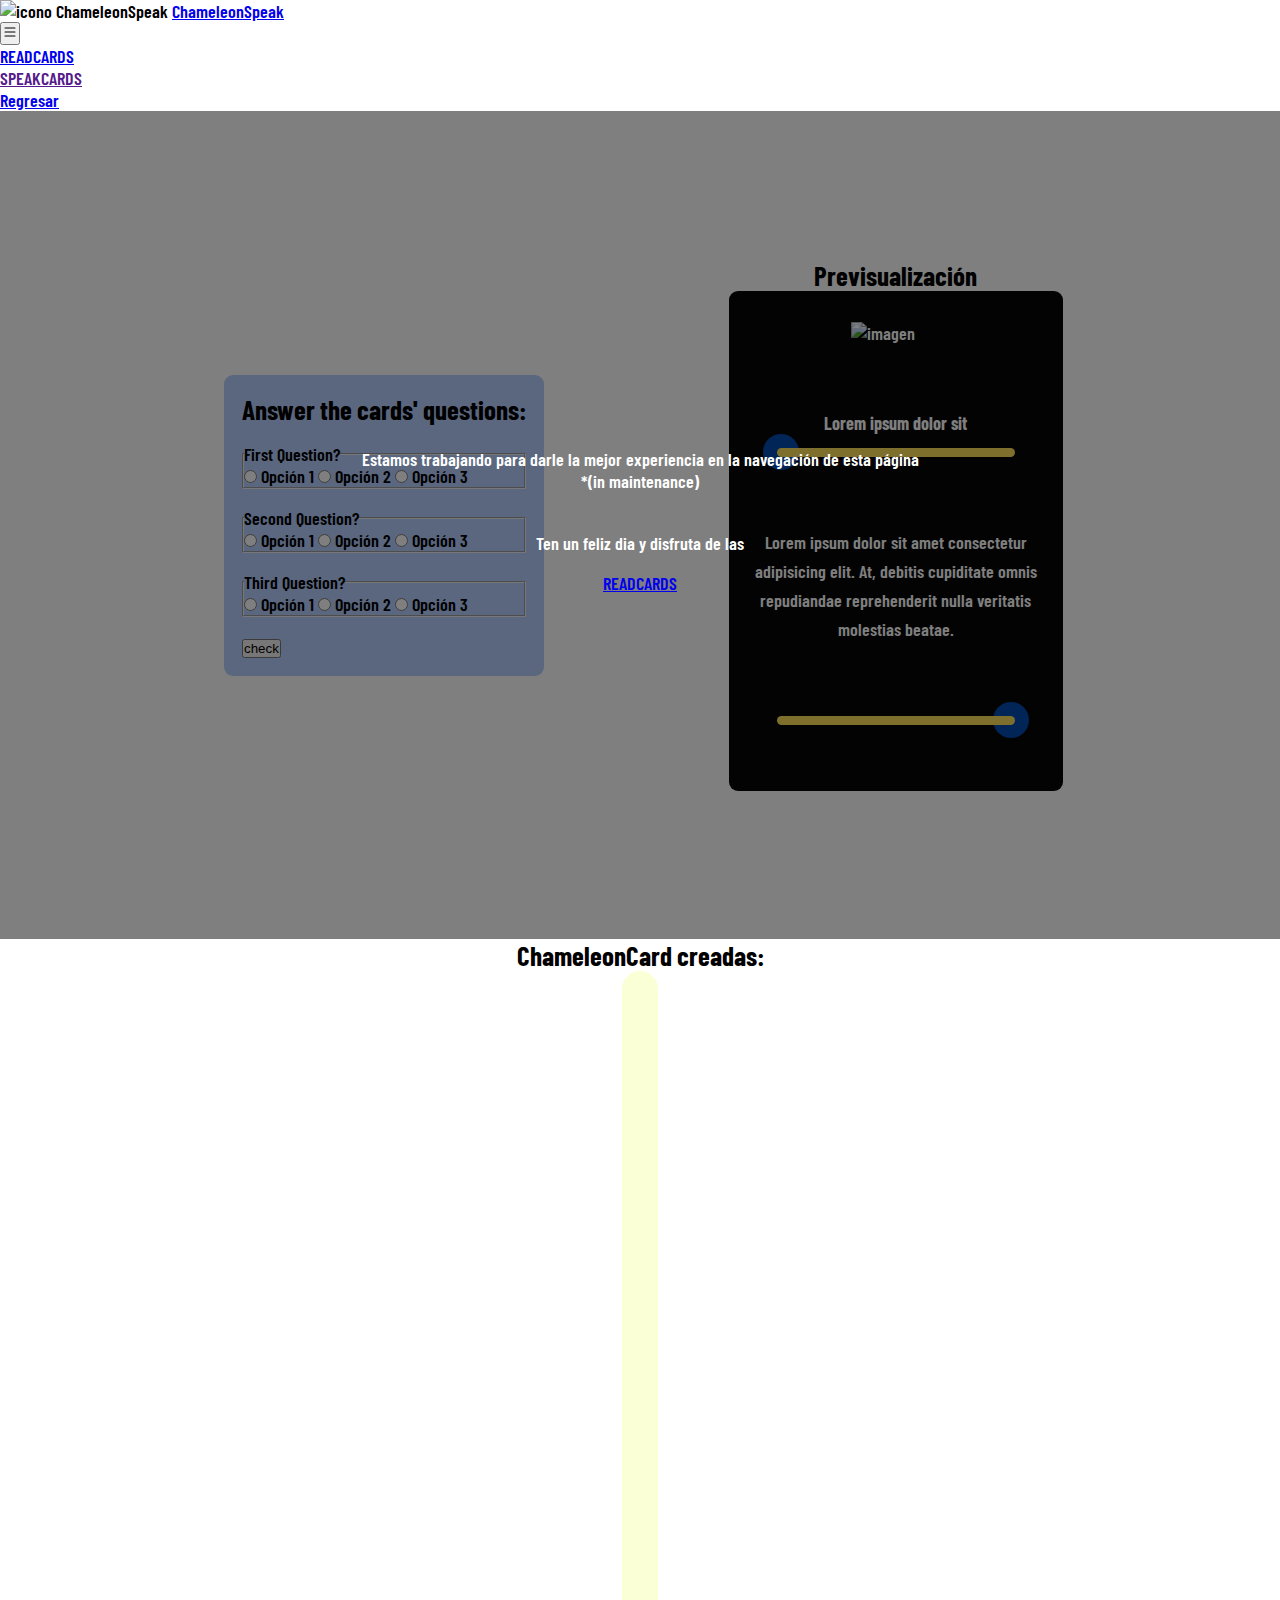
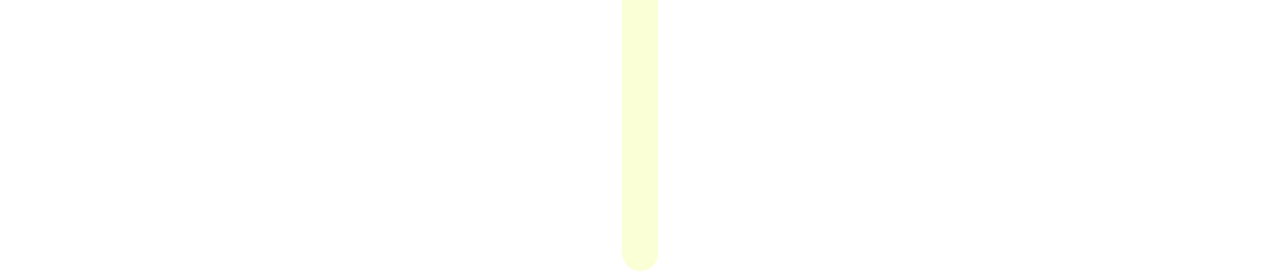
==== readcards.html @ f3d00935 "creacion de cards en creatormode" ====
<!DOCTYPE html>
<html lang="en">

<head>
   <meta charset="UTF-8">
   <meta http-equiv="X-UA-Compatible" content="IE=edge">
   <meta name="viewport" content="width=device-width, initial-scale=1.0">
   <link rel="preconnect" href="https://fonts.googleapis.com">
   <link rel="preconnect" href="https://fonts.gstatic.com" crossorigin>
   <link href="https://fonts.googleapis.com/css2?family=Barlow+Condensed:wght@300;400;500;600;700;800&display=swap"
      rel="stylesheet">
   <link rel="stylesheet" href="/styles/header.css">
   <link rel="stylesheet" href="/styles/general_card.css">
   <!-- <link rel="stylesheet" href="/styles/modal.css"> -->
   <link rel="stylesheet" href="/styles/readcards.css">
   <title>ChameleonSpeak.com</title>
</head>

<body>
   <header class="header">
      <div class="header_mobile">
         <div class="header_brand">
            <img width="55px" src="/images/logo/icon_logo.png" alt="icono ChameleonSpeak" class="header_brand_img">
            <a href="/index.html" target="_blank" class="header_brand_name style_a">ChameleonSpeak</a>
         </div>
         <button class="btn_humbg"> <!-- nav hamburguesa -->
            <svg xmlns="http://www.w3.org/2000/svg" width="16" height="16" fill="currentColor" class="nav_svg"
               viewBox="0 0 16 16">
               <path fill-rule="evenodd"
                  d="M2.5 12a.5.5 0 0 1 .5-.5h10a.5.5 0 0 1 0 1H3a.5.5 0 0 1-.5-.5zm0-4a.5.5 0 0 1 .5-.5h10a.5.5 0 0 1 0 1H3a.5.5 0 0 1-.5-.5zm0-4a.5.5 0 0 1 .5-.5h10a.5.5 0 0 1 0 1H3a.5.5 0 0 1-.5-.5z" />
            </svg>
         </button>
      </div>
      <nav class="nav">
         <ul class="nav_list style_ul activo">
            <li class="nav_items "><a class="style_a" href="/readcards.html">READCARDS</a></li>
            <li class="nav_items" id="speakcards_modal"><a class="style_a" href="">SPEAKCARDS</a></li>
         </ul>
      </nav>
      <a href="index.html" class="header_btn_access style_a btn_white modal_open activo">Regresar</a>
   </header>
   <!-- --------------------------------------------section:readcards----------------------- -->
   <section class="readcards" id="readcards">
      <!-- <div class="strip"></div> -->
      <div class="readcards_container">
         <!-- ------quiz---------- -->
         <div class="readcards_quiz">
            <form action="#" class="readcards_form">
               <h2>Answer the cards' questions:</h2>
               <fieldset>
                  <legend>First Question?</legend>
                  <label for="opcion1a">
                     <input type="radio" name="questionOne" id="opcion1a" value="opcion1a">
                     Opción 1
                  </label>
                  <label for="opcion2a">
                     <input type="radio" name="questionOne" id="opcion2a" value="opcion2a">
                     Opción 2
                  </label>
                  <label for="opcion3a">
                     <input type="radio" name="questionOne" id="opcion3a" value="opcion3a">
                     Opción 3
                  </label>
               </fieldset>
               <fieldset>
                  <legend>Second Question?</legend>
                  <label for="opcion1b1">
                     <input type="radio" name="questionTwo" id="opcion1b" value="opcion1b">
                     Opción 1
                  </label>
                  <label for="opcion2b">
                     <input type="radio" name="questionTwo" id="opcion2b" value="opcion2b">
                     Opción 2
                  </label>
                  <label for="opcion3b">
                     <input type="radio" name="questionTwo" id="opcion3b" value="opcion3b">
                     Opción 3
                  </label>
               </fieldset>
               <fieldset>
                  <legend>Third Question?</legend>
                  <label for="opcion1c">
                     <input type="radio" name="questionThree" id="opcion1c" value="opcion1c">
                     Opción 1
                  </label>
                  <label for="opcion2c">
                     <input type="radio" name="questionThree" id="opcion2c" value="opcion2c">
                     Opción 2
                  </label>
                  <label for="opcion3c">
                     <input type="radio" name="questionThree" id="opcion3c" value="opcion3c">
                     Opción 3
                  </label>
               </fieldset>
               <label for="check">
                  <input type="button" name="check" value="check">
               </label>

            </form>
         </div>
         <!-- -----------------------card------------------- -->
         <div class="readcards_card">

            <h2>Previsualización</h2>
            <div class="card card-previewer">
               <div class="card_image">
                  <img src="/images/logo/icon_logo.png" alt="imagen" id="cardImg">
               </div>
               <h2 class="card_title" id="displayTitleCard">Lorem ipsum dolor sit</h2>
               <div class="card_decoration decoration-top">
                  <div class="decoration_circle circle_top"></div>
                  <div class="decoration_line"></div>
               </div>
               <div class="card_text">
                  <p id="displayTextCard">
                     Lorem ipsum dolor sit amet consectetur adipisicing elit. At, debitis cupiditate omnis
                     repudiandae
                     reprehenderit nulla veritatis molestias beatae.
                  </p>
               </div>

               <div class="card_decoration decoration-bottom">
                  <div class="decoration_circle circle_bottom"></div>
                  <div class="decoration_line"></div>
               </div>
               <div class="card_like">
                  <img src="/images/icons/pulgar-arriba.png" alt="">
               </div>
            </div>
         </div>
      </div>
      <div class="bg_maintenance">
         <p>Estamos trabajando para darle la mejor experiencia en la navegación de esta página <br> *(in maintenance)</p>
         <div>
            <img src="/images/modal/builder.png" alt="">
            <img src="/images/modal/dev.gif" alt="">
         </div>
         <p>Ten un feliz dia y disfruta de las</p>
         <a class="style_a btn_blue" href="#readcards_topics">READCARDS</a>
      </div>
   </section>
   <!-- ------------topics---------------s -->
   <section class="readcards_topics" id="readcards_topics">
      <h2>ChameleonCard creadas:</h2>
      <div class="topics_container" id="topics_container">

      </div>
   </section>

   <!-- -----------------modal--------------- -->
   <!-- <section class="modal">
      <div class="modal_container">
         <h2>Inicia Sesión y accede a las SPEAKCARDS</h2>
         <button class="modal_google" id="googleLogin">
            <div class="bg-white">
               <img src="/images/icons/icons8-logo-de-google.svg" alt="icono de google">
            </div>
            <div>Iniciar sesión con Google</div>
         </button>
         <a href="#" class="modal_close" id="modal_close_readcards">cerrar</a>
      </div>
   </section> -->

   <script src="/script/display_mode/display_firestore.js" type="module"></script>
   <script src="/script/hamburguer.js"></script>
   <!--   <script src="/script/modal.js"></script> -->
</body>

</html>
---- styles/general_card.css ----
div.readcards_card{
    max-width: calc(20.83rem + 1vw);
    min-width: calc(17.1rem + 2vw);
/*     background-color: aqua;
 */ display: flex;
    flex-direction: column;
    justify-content: center;
    align-items: center;
}

div.card{
    background-color: rgba(0, 0, 0, 0.975);
    max-width: calc(20.83rem + 1vw);
    min-width: calc(17.1rem + 2vw);
    height: 500px;
    display: flex;
    flex-direction: column;
    justify-content: center; 
    align-items: center;
    padding: 1rem;
    border-radius: 0.5rem;
    color: rgb(255,255,255);
}



div.card_image{
    /* background-color: #004aad; */
    width: 5rem;
    height: 5rem;
}
div.card_image>img{
    width: 100%;
}

h2.card_title{
    font-size: 1rem;
    /* background-color: antiquewhite; */
}
/*--*/
div.card_decoration{
    min-height: 2rem;
    /* background-color: aquamarine; */
    width: 80%;
    display: flex;
    justify-content: center;
    align-items: center;
    position: relative;
}

.decoration_circle {
    width: 2rem;
    height: 2rem;
    border-radius: 50%;
    background-color: #004aad;
    position: absolute;
  }
.circle_top{
    left: -0.8rem;
}
.circle_bottom{
    left: 12rem;
}

  .decoration_line{
    width: 100%;
    height: 0.5rem;
    border-radius: 0.5rem;/*  */
    background-color: #ffde59;
    z-index: 1;
  }
/*----*/
.decoration-top{
    width: 225px;
}

.decoration-bottom{
    width: 225px;
}

div.card_text{
    height: 50%;
    display: inherit;
    flex-direction: column;
    justify-content: center;
    /* background-color: #ffde59; */
    max-width: 15.8rem;
    line-height: 160%;
    text-align: center;
}

div.card_like{
    width: 40px;
}
div.card_like>img{
    width: 100%;
}

@media screen and (max-width: 600px) {
    .circle_bottom{
        left: 11.4rem;
    }
    
}
---- styles/readcards.css ----
*,
::after,
::before {
    box-sizing: border-box;
    margin: 0;
    padding: 0;
}

html {
    box-sizing: inherit;
    scroll-behavior: smooth;
    font-size: 18px;
    font-family: 'Barlow Condensed', sans-serif;
    font-weight: 600;
}

body {
    min-height: 100vh;
    max-width: 100vw;

}

section.readcards {
    min-height: 100%;
    width: 100%;
    /* background-color: antiquewhite; */
    position: relative;
}

div.bg_maintenance {
    background-color: rgba(0, 0, 0, 0.5);
    position: absolute;
    top: 0;
    left: 0;
    right: 0;
    bottom: 0;
    display: flex;
    flex-direction: column;
    justify-content: center;
    align-items: center;
    gap: 0.5rem;
    z-index: 2;
}

div.bg_maintenance img{
    border-radius: 50%;
}

div.bg_maintenance p{
    color: rgb(255, 255, 255);
    text-align: center;
}
div.bg_maintenance>a{
    padding: 0.5rem 1rem;
}

div.readcards_container {
    margin: auto;
    min-height: 92vh;
    /* min-width: 100%; */
    max-width: 80%;
    /*     background-color: rgba(127, 255, 212, 0.533);
 */
    display: grid;
    grid-template-columns: minmax(17rem, 1fr) minmax(17rem, 1fr);
    grid-template-rows: 1fr;
    grid-template-areas: "readcardsQuiz readcardsCard ";
}


div.readcards_quiz {
    grid-area: readcardsQuiz;
    align-self: center;
    justify-self: center;
}

.readcards_form {
    display: flex;
    flex-direction: column;
    gap: 1rem;
    background-color: rgba(0, 85, 255, 0.291);
    padding: 1rem;
    border-radius: 0.5rem;
}

div.readcards_card {
    grid-area: readcardsCard;
    align-self: center;
    justify-self: center;
}


section.readcards_topics {
    /* padding: 1rem; */
    /*  align-self: center;
    justify-self: center; */
    /*     background-color: rgb(122, 122, 234);
 */
    width: 100%;
    display: flex;
    flex-direction: column;
    align-items: center;
}


div.topics_container {
    min-height: 100vh;
    max-width: 80%;
    background-color: hsl(66, 100%, 92%);
    ;
    margin: auto;
    padding: 1rem;
    display: flex;
    flex-wrap: wrap;
    justify-content: center;
    gap: 1rem;
    border-radius: 20px;

}

/* ul.topics_lists{
    display: flex;
    justify-content: center;
    align-items: center;
    flex-wrap: wrap;
    gap: 1rem;
    background-color: bisque;
} */

/*  li.topics_item{
} */

div.topics_container>div {
    display: inherit;
    flex-direction: column;
    justify-content: center;
    align-items: center;
    gap: 1rem;
}

.style-btn {
    background-color: darkblue;
    color: white;
    border-radius: 10px;
}

a.topics_button {
    cursor: pointer;
    padding: 0.5rem 1rem;
}
/* ----------------------- */
.complemento-bottom-card{
    display: flex;
    flex-direction: column;
}
.complemento-bottom-card > a,p{
    text-align: center;
}

@media (max-width: 950px) {
    div.readcards_container {
        margin: auto;
        min-height: 92vh;
        /* min-width: 100%; */
        max-width: 100%;
        display: grid;
        grid-template-columns: minmax(17rem, 1fr);
        grid-template-rows: 1fr 1fr;
        grid-template-areas: "readcardsCard"
            "readcardsQuiz";
    }
}
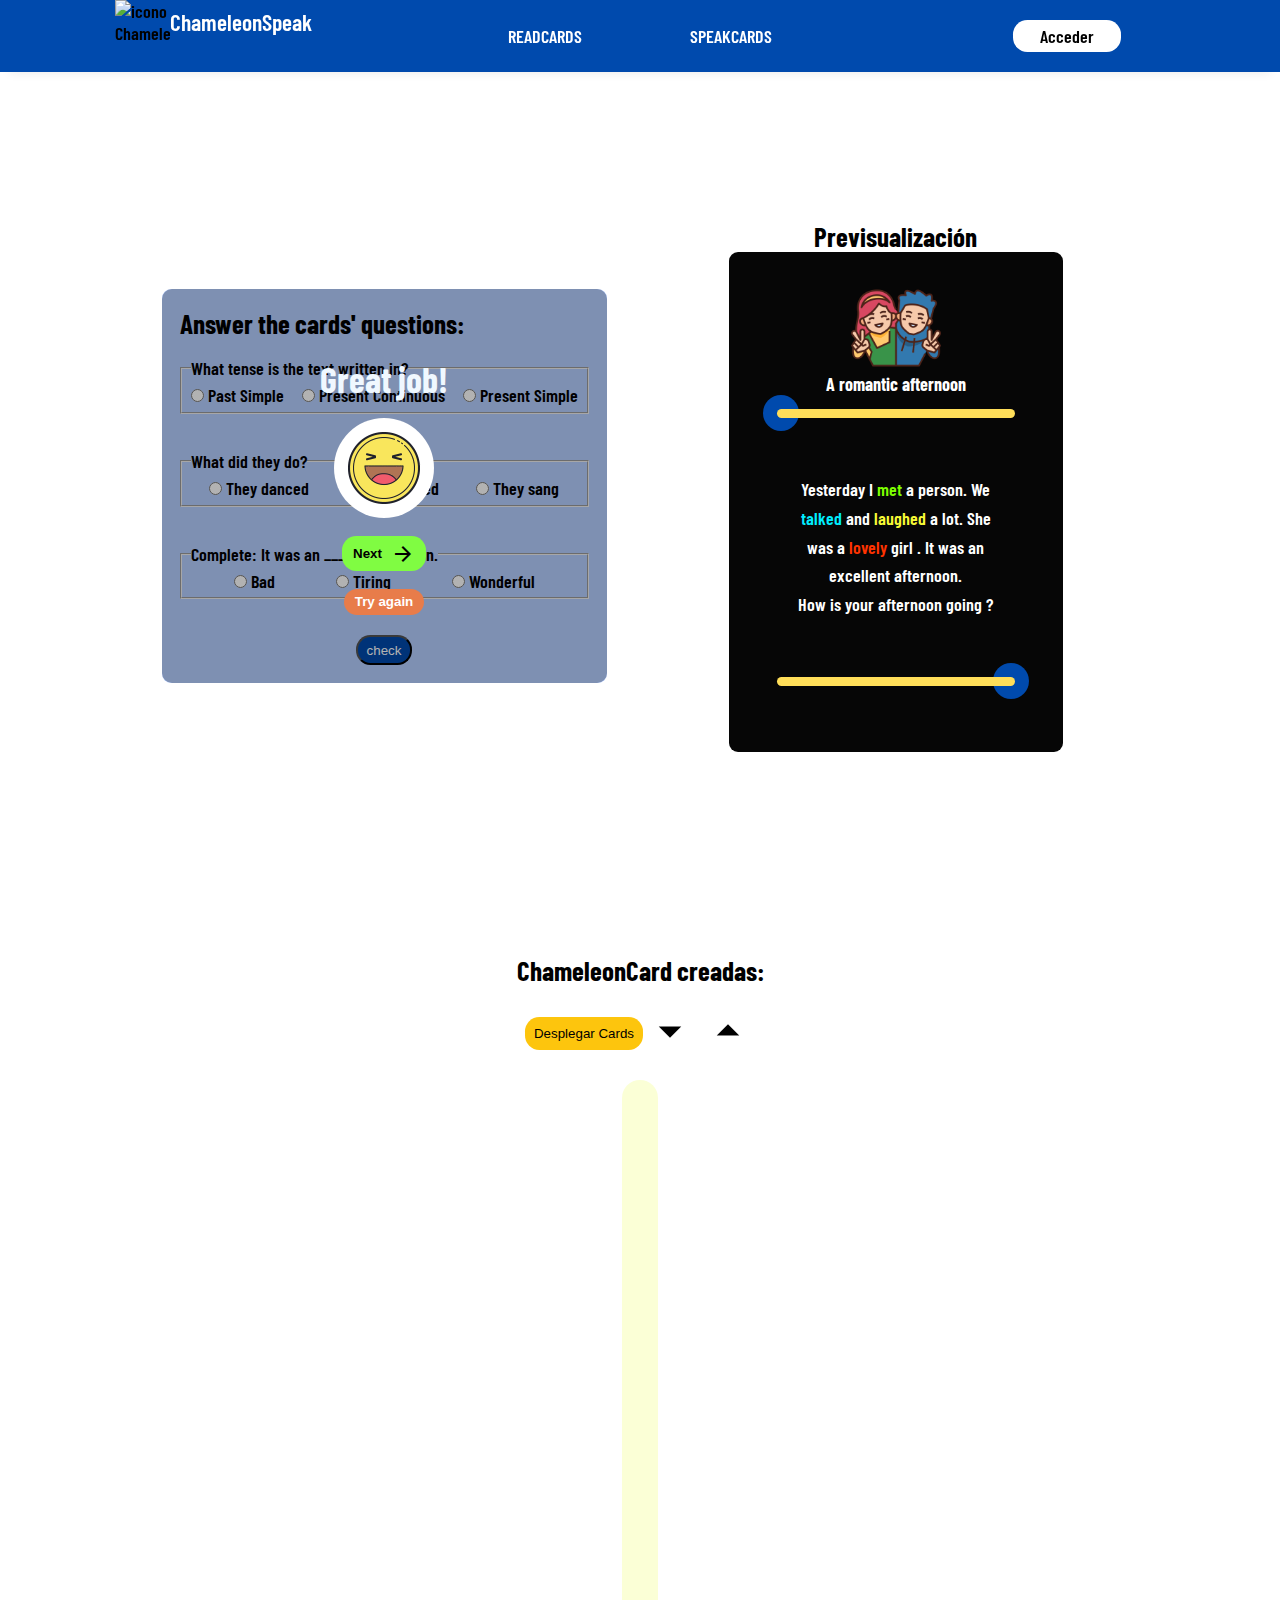
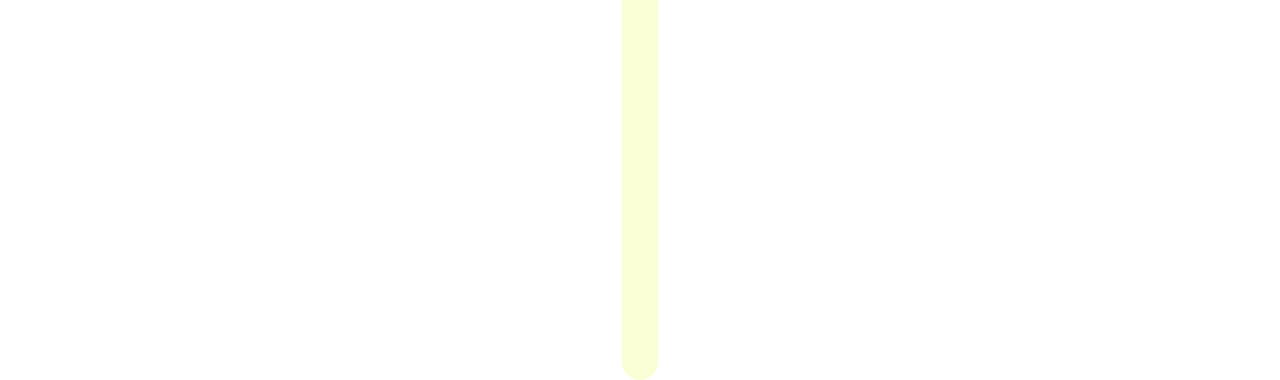
==== commit 446dfdd2: "modificaciones y quiz_readcards.js" ====
--- a/readcards.html
+++ b/readcards.html
@@ -5,14 +5,15 @@
    <meta charset="UTF-8">
    <meta http-equiv="X-UA-Compatible" content="IE=edge">
    <meta name="viewport" content="width=device-width, initial-scale=1.0">
+   <link rel="stylesheet" href="https://fonts.googleapis.com/css2?family=Material+Symbols+Outlined:opsz,wght,FILL,GRAD@48,400,0,0" />
    <link rel="preconnect" href="https://fonts.googleapis.com">
    <link rel="preconnect" href="https://fonts.gstatic.com" crossorigin>
    <link href="https://fonts.googleapis.com/css2?family=Barlow+Condensed:wght@300;400;500;600;700;800&display=swap"
       rel="stylesheet">
    <link rel="stylesheet" href="/styles/header.css">
    <link rel="stylesheet" href="/styles/general_card.css">
-   <!-- <link rel="stylesheet" href="/styles/modal.css"> -->
    <link rel="stylesheet" href="/styles/readcards.css">
+   <link rel="stylesheet" href="/styles/modal.css">
    <title>ChameleonSpeak.com</title>
 </head>
 
@@ -21,7 +22,7 @@
       <div class="header_mobile">
          <div class="header_brand">
             <img width="55px" src="/images/logo/icon_logo.png" alt="icono ChameleonSpeak" class="header_brand_img">
-            <a href="/index.html" target="_blank" class="header_brand_name style_a">ChameleonSpeak</a>
+            <a href="/index.html" class="header_brand_name style_a">ChameleonSpeak</a>
          </div>
          <button class="btn_humbg"> <!-- nav hamburguesa -->
             <svg xmlns="http://www.w3.org/2000/svg" width="16" height="16" fill="currentColor" class="nav_svg"
@@ -37,7 +38,7 @@
             <li class="nav_items" id="speakcards_modal"><a class="style_a" href="">SPEAKCARDS</a></li>
          </ul>
       </nav>
-      <a href="index.html" class="header_btn_access style_a btn_white modal_open activo">Regresar</a>
+      <a href="index.html" class="header_btn_access style_a btn_white modal_open activo">Acceder</a>
    </header>
    <!-- --------------------------------------------section:readcards----------------------- -->
    <section class="readcards" id="readcards">
@@ -45,58 +46,81 @@
       <div class="readcards_container">
          <!-- ------quiz---------- -->
          <div class="readcards_quiz">
-            <form action="#" class="readcards_form">
+            <form action="#" class="readcards_form" id="form_quiz">
                <h2>Answer the cards' questions:</h2>
                <fieldset>
-                  <legend>First Question?</legend>
-                  <label for="opcion1a">
-                     <input type="radio" name="questionOne" id="opcion1a" value="opcion1a">
-                     Opción 1
-                  </label>
-                  <label for="opcion2a">
-                     <input type="radio" name="questionOne" id="opcion2a" value="opcion2a">
-                     Opción 2
-                  </label>
-                  <label for="opcion3a">
-                     <input type="radio" name="questionOne" id="opcion3a" value="opcion3a">
-                     Opción 3
-                  </label>
+                  <legend>What tense is the text written in?</legend>
+                  <div class="style-flex">
+                     <label for="opcion1a">
+                        <input type="radio" name="questionOne" id="opcion1a" value="opcion1a">
+                        Past Simple
+                     </label>
+                     <label for="opcion2a">
+                        <input type="radio" name="questionOne" id="opcion2a" value="opcion2a">
+                        Present Continuous
+                     </label>
+                     <label for="opcion3a">
+                        <input type="radio" name="questionOne" id="opcion3a" value="opcion3a">
+                        Present Simple
+                     </label>
+                  </div>
                </fieldset>
+               <div class="question1"></div>
                <fieldset>
-                  <legend>Second Question?</legend>
-                  <label for="opcion1b1">
-                     <input type="radio" name="questionTwo" id="opcion1b" value="opcion1b">
-                     Opción 1
-                  </label>
-                  <label for="opcion2b">
-                     <input type="radio" name="questionTwo" id="opcion2b" value="opcion2b">
-                     Opción 2
-                  </label>
-                  <label for="opcion3b">
-                     <input type="radio" name="questionTwo" id="opcion3b" value="opcion3b">
-                     Opción 3
-                  </label>
+                  <legend>What did they do?</legend>
+                  <div class="style-flex">
+                     <label for="opcion1b1">
+                        <input type="radio" name="questionTwo" id="opcion1b" value="opcion1b">
+                         They danced
+                     </label>
+                     <label for="opcion2b">
+                        <input type="radio" name="questionTwo" id="opcion2b" value="opcion2b">
+                        They talked
+                     </label>
+                     <label for="opcion3b">
+                        <input type="radio" name="questionTwo" id="opcion3b" value="opcion3b">
+                        They sang
+                     </label>
+                  </div>
                </fieldset>
+               <div class="question2"></div>
                <fieldset>
-                  <legend>Third Question?</legend>
-                  <label for="opcion1c">
-                     <input type="radio" name="questionThree" id="opcion1c" value="opcion1c">
-                     Opción 1
-                  </label>
-                  <label for="opcion2c">
-                     <input type="radio" name="questionThree" id="opcion2c" value="opcion2c">
-                     Opción 2
-                  </label>
-                  <label for="opcion3c">
-                     <input type="radio" name="questionThree" id="opcion3c" value="opcion3c">
-                     Opción 3
-                  </label>
+                  <legend>Complete: It was an ______ afternoon.</legend>
+                  <div class="style-flex">
+                     <label for="opcion1c">
+                        <input type="radio" name="questionThree" id="opcion1c" value="opcion1c">
+                        Bad
+                     </label>
+                     <label for="opcion2c">
+                        <input type="radio" name="questionThree" id="opcion2c" value="opcion2c">
+                        Tiring
+                     </label>
+                     <label for="opcion3c">
+                        <input type="radio" name="questionThree" id="opcion3c" value="opcion3c">
+                        Wonderful
+                     </label>
+                  </div>
                </fieldset>
-               <label for="check">
-                  <input type="button" name="check" value="check">
+               <div class="question3"></div>
+               <label for="check" class="style-flex">
+                  <input type="submit" name="check" value="check" class="btn_blue" style="padding:0.3rem 0.5rem; cursor: pointer">
                </label>
 
             </form>
+            <!-- congrtulation - modal -->
+         <div class="modal_congratulation">
+            <p class="modal_congratulation-p">Great job!</p>
+            <!-- <img src="/images/logo/icon_logo.png" width="100px" alt=""> -->
+            <img class="modal_congratulation-img" src="/images/icons/feliz.gif" alt="">
+            <button  class="btn_green btn_next">
+               Next
+               <span class="material-symbols-outlined">arrow_forward</span>
+            </button>
+            <button class="btn_orange btn_again">
+               Try again 
+            </button>
+         
+         </div>
          </div>
          <!-- -----------------------card------------------- -->
          <div class="readcards_card">
@@ -104,18 +128,17 @@
             <h2>Previsualización</h2>
             <div class="card card-previewer">
                <div class="card_image">
-                  <img src="/images/logo/icon_logo.png" alt="imagen" id="cardImg">
-               </div>
-               <h2 class="card_title" id="displayTitleCard">Lorem ipsum dolor sit</h2>
+                  <img src="/images/icons/amigo.png" alt="imagen" id="cardImg">
+               </div>
+               <h2 class="card_title" id="displayTitleCard">A romantic afternoon</h2>
                <div class="card_decoration decoration-top">
                   <div class="decoration_circle circle_top"></div>
                   <div class="decoration_line"></div>
                </div>
                <div class="card_text">
-                  <p id="displayTextCard">
-                     Lorem ipsum dolor sit amet consectetur adipisicing elit. At, debitis cupiditate omnis
-                     repudiandae
-                     reprehenderit nulla veritatis molestias beatae.
+                  <p id="displayTextCard" style="padding: 0 2rem;">
+                     Yesterday I <span style="color:chartreuse">met</span> a person. We <span style="color:rgb(0, 238, 255)">talked</span> and  <span style="color:rgb(248, 251, 54)">laughed</span> a lot. She was a <span style="color:rgb(255, 51, 0)">lovely</span> girl . It was an excellent afternoon. <br> How is your afternoon going ?
+
                   </p>
                </div>
 
@@ -129,7 +152,8 @@
             </div>
          </div>
       </div>
-      <div class="bg_maintenance">
+      <!-- ventana de bloqueo del cuestionario -->
+      <!-- <div class="bg_maintenance">
          <p>Estamos trabajando para darle la mejor experiencia en la navegación de esta página <br> *(in maintenance)</p>
          <div>
             <img src="/images/modal/builder.png" alt="">
@@ -138,17 +162,23 @@
          <p>Ten un feliz dia y disfruta de las</p>
          <a class="style_a btn_blue" href="#readcards_topics">READCARDS</a>
       </div>
-   </section>
+   </section> -->
    <!-- ------------topics---------------s -->
    <section class="readcards_topics" id="readcards_topics">
       <h2>ChameleonCard creadas:</h2>
+      <div>
+         <button class="btn_yellow btn_desplegar">Desplegar Cards</button>
+         <div>
+            <span class="material-symbols-outlined font-size3 arrow_drop_down">arrow_drop_down</span>
+            <span class="material-symbols-outlined font-size3 arrow_drop_up">arrow_drop_up</span>
+         </div>
+      </div>
       <div class="topics_container" id="topics_container">
 
       </div>
    </section>
-
    <!-- -----------------modal--------------- -->
-   <!-- <section class="modal">
+   <section class="modal">
       <div class="modal_container">
          <h2>Inicia Sesión y accede a las SPEAKCARDS</h2>
          <button class="modal_google" id="googleLogin">
@@ -157,13 +187,21 @@
             </div>
             <div>Iniciar sesión con Google</div>
          </button>
-         <a href="#" class="modal_close" id="modal_close_readcards">cerrar</a>
-      </div>
-   </section> -->
+         <div class="building">
+            <p class="building_p"> Estamos trabajando para darle la mejor experiencia en la navegación de esta página <br> *(in maintenance)</p>
+            <div class="building_images">
+               <img src="/images/modal/builder.png" alt="">
+               <img src="/images/modal/dev.gif" alt="">
+            </div>
+            <p class="building_p_bottom">Ten un feliz dia y disfruta de las <br> READCARDS</p>
+         </div>
+         <a href="#" class="modal_close" id="modal_close">cerrar</a>
+      </div>
+   </section>
+
 
    <script src="/script/display_mode/display_firestore.js" type="module"></script>
-   <script src="/script/hamburguer.js"></script>
-   <!--   <script src="/script/modal.js"></script> -->
+   <script src="/script/modal.js"></script>
 </body>
 
 </html>--- a/styles/header.css
+++ b/styles/header.css
@@ -0,0 +1,218 @@
+/* ---------General Styles---------------  */
+:root{
+   --colorBlue: #004aad;
+   --colorYellow: hsl(46deg 98% 52%);
+   --colorWhite: rgb(255, 255, 255);
+   --colorBlack: rgb(0, 0, 0);
+   --colorOrange: rgb(232, 124, 74);
+   --colorGreen: rgb(128, 252, 66);
+   --colorGreen2: rgba(128, 252, 66, 0.829);
+}
+/* button blue and hover yellow */
+button, a{
+    cursor: pointer;
+    border-style: none;
+}
+.btn_blue{
+    background-color: var(--colorBlue);
+    border-radius: 0.8rem;
+    color: var(--colorWhite);
+}
+.btn_blue:hover{
+    background-color: var(--colorYellow);
+    color: var(--colorBlack);
+}
+
+.btn_green{
+    background-color: var(--colorGreen);
+    border-radius: 0.8rem;
+    color: var(--colorBlack);
+}
+.btn_green:hover{
+    background-color: var(--colorGreen2);
+}
+
+/* button yellow y hover blue*/
+.btn_yellow{
+    background-color: var(--colorYellow);
+    border-radius: 0.8rem;
+    color: var(--colorBlack);
+}
+.btn_yellow:hover{
+    background-color: var(--colorBlue);
+    color: var(--colorWhite);
+}
+/* button white*/
+.btn_white{
+    background-color: var(--colorWhite);
+    border-radius: 0.8rem;
+    color: var(--colorBlack);
+}
+
+.btn_orange{
+    background-color: var(--colorOrange);
+    border-radius: 0.8rem;
+    color: var(--colorWhite);
+}
+
+.style-flex{
+    display: flex;
+    gap: 1rem;
+    justify-content:space-evenly;
+}
+/*----------section separation------------ */
+.divider{
+    max-width: 100vw;
+    min-height: 3.3rem;
+    height: 8vh;
+    background-color: black;
+}
+
+.strip{
+    max-width: 100vw;
+    min-height: 1.5rem;
+    background-color: var(--colorYellow);
+}
+/* -------------style: enlace y lista------- */
+.style_ul{
+    list-style: none;
+}
+.style_a{
+    text-decoration: none;
+    display: inline-block;
+}
+/*----------------------------------*/
+details{
+
+}
+/* -------------------------------- */
+/* ----------header-and-- nav------------- */
+.header{
+    position: sticky;
+    top: 0;
+    background-color: var(--colorBlue);
+    min-height: 3.3rem;
+    height: 8vh;
+    box-shadow: rgba(33, 35, 38, 0.1) 0px 10px 10px -10px;
+    display: grid;
+    grid-template-columns: 1fr 1fr 1fr;
+    z-index: 99;
+}
+
+.header_brand{
+    display: flex;
+    align-items: center;
+    justify-content: center;
+}
+
+.header_brand_img{}
+
+.header_brand_name{
+    color: var(--colorWhite);
+    font-size: 1.3rem;
+}
+
+.header_brand,
+.header_btn_access,
+.nav{
+    align-self: center;
+    justify-self: center;
+}
+
+.nav_list{
+    display: flex;
+    gap: 3rem;
+}
+
+.nav_items>a{
+    color: var(--colorWhite);
+}
+.nav_items{
+    padding: 0.3rem 1.5rem;
+}
+.nav_items:hover{
+    box-shadow: 0 0 10px rgb(255,255,255);
+    border-radius: 10px;
+    background-color: rgba(3, 89, 163, 0.817);
+}
+
+.container_header_btn_access{
+    display: flex;
+    justify-content: center;
+    align-items: center;
+    gap: 1rem;
+}
+.header_btn_access{
+    padding: 0.3rem 1.5rem;
+}
+.header_btn_access:hover{
+    background-color: rgba(3, 89, 163, 0);
+    border: 2px solid rgb(255, 255, 255);
+    color: rgb(255, 255, 255);
+}
+
+a.logout{
+    padding: 0.2rem ;
+    min-width: 5rem;
+    text-align: center;
+}
+/*button hamburguer*/
+.btn_humbg{
+    display: none;
+ }
+
+
+
+/*-------------------media querys ---------------*/
+
+ @media (max-width: 768px){
+    /*--------header-y nav------------*/
+    .header{
+        display: flex;
+        justify-content: center;
+        align-items: center;
+        flex-direction: column;
+        padding: 0 1rem;
+        height: 100%;
+        gap: 0.5rem; 
+    }
+    .header_brand{
+        justify-self: self-start;
+    }
+    .header_btn_access{
+        margin-bottom: 0.5rem;
+    }
+    /*----------------*/
+    .header_mobile{
+        width: 100%;
+        display: flex;
+        align-items: center;
+        justify-content: space-between;
+    }
+    .nav{
+        display: flex;
+        flex-direction: column;
+        justify-content: center;
+        align-items: center;
+
+    }
+    .nav>.nav_list{
+      display: flex;
+      flex-direction: column;
+      gap: 0.5rem;
+    }
+
+    .nav_list.activo,
+    .header_btn_access.activo{
+        display: none;
+    }
+    .btn_creator.activo,
+    .logout.activo{
+        display: block;
+        margin-bottom: 0.5rem;
+    }
+    /*-----hamburguer-----*/
+    .btn_humbg{
+        display: block;
+    }
+}--- a/styles/readcards.css
+++ b/styles/readcards.css
@@ -72,6 +72,38 @@
     grid-area: readcardsQuiz;
     align-self: center;
     justify-self: center;
+    position: relative;
+}
+
+.modal_congratulation{
+    position: absolute;
+    top: 0;
+    right: 0;
+    background-color: rgba(0, 0, 0, 0.3);
+    height: 100%;
+    width: 100%;
+    border-radius: 10px;
+    display: flex;
+    flex-direction: column;
+    justify-content: center;
+    align-items: center;
+    color: aliceblue;
+    gap: 1rem;
+}
+.modal_congratulation > p{
+    font-size: 2rem;
+    font-weight: bold;
+}
+.modal_congratulation > img{
+    border-radius: 50%;
+}
+.modal_congratulation > button{
+    padding: 0.3rem 0.6rem;
+    display: flex;
+    justify-content: center;
+    align-items: center;
+    gap: 0.5rem;
+    font-weight: bold;
 }
 
 .readcards_form {
@@ -81,6 +113,9 @@
     background-color: rgba(0, 85, 255, 0.291);
     padding: 1rem;
     border-radius: 0.5rem;
+}
+.readcards_form > fieldset {
+    padding: 0.3rem 0.5rem;
 }
 
 div.readcards_card {
@@ -100,8 +135,23 @@
     display: flex;
     flex-direction: column;
     align-items: center;
-}
-
+    gap: 1rem;
+    padding-top: 3rem;
+}
+
+section.readcards_topics > div {
+    display: flex;
+    justify-content: center;
+    align-items: center;
+}
+
+section.readcards_topics  .font-size3 {
+    font-size: 3rem;
+}
+
+section.readcards_topics button {
+    padding: 0.5rem;
+}
 
 div.topics_container {
     min-height: 100vh;
--- a/styles/modal.css
+++ b/styles/modal.css
@@ -0,0 +1,117 @@
+.modal_idea,
+.modal{
+    padding: 1rem;
+    position: fixed;
+    top: 0;
+    right: 0;
+    left: 0;
+    bottom: 0;
+    background-color: rgba(0, 0, 0, 0.3);
+    display: flex;
+    opacity: 0;
+    pointer-events: none;
+    transition: opacity 0.6s;
+    --transform: translateY(-100vh);
+    --transition: transform 0.8s;
+    --color-bg-white: rgb(255,255,255);
+    z-index: 100;
+}
+
+.modal--show{
+    opacity: 1;
+    pointer-events: unset;
+    transition: opacity 0.6s;
+    --transform: translateY(0);
+}
+.modal_container_idea,
+.modal_container{
+    margin: auto;
+    max-width: 20rem;
+    max-height: 90%;
+    min-height:auto;
+    background-color: white;
+    display: flex;
+    flex-direction: column;
+    justify-content: center;
+    /*align-items: center; */
+    place-items: center;
+    padding: 1rem;
+    gap: 1rem;
+    border-radius: 0.3rem;
+    transform: var(--transform);
+    transition: var(--transition);
+}
+.modal_container h2{
+    text-align: center;
+}
+
+a.modal_close_idea,
+a.modal_close{
+    cursor: pointer;
+    padding: 0.2rem 1rem;
+    text-decoration: none;
+    background-color: #4caf50;;
+    color: var(--color-bg-white);
+}
+a.modal_close_idea:hover,
+a.modal_close:hover{
+    cursor: pointer;
+    text-decoration: none;
+    background-color: white;
+    border: 1.5px solid #4caf50;;
+    color: black;
+}
+
+button.modal_google{
+    display: flex;
+    align-items: center;
+    width: 100%;
+    border-radius: 0.2rem;
+    border: none;
+    background-color: rgb(26 115 232);
+    color: var(--color-bg-white);
+    font-size: 0.9em;
+    padding: 0.2rem;
+    cursor: pointer;
+}
+button.modal_google div:nth-child(1){
+    width: 2.6rem;
+    flex-basis: 2.6rem;
+    
+}
+button.modal_google div:nth-child(2){
+    flex-basis: 100%;
+}
+
+.bg-white{
+    background-color: var(--color-bg-white);
+}
+
+.building{
+    display: flex;
+    flex-direction: column;
+    justify-content: center;
+    align-items: center;
+}
+.building_p_bottom,
+.building_p{
+    text-align: center;
+}
+
+.building_images{
+ 
+}
+
+/*---------form modal idea----------*/
+.form_idea{
+    display: flex;
+    flex-direction: column;
+    gap: 0.5rem;
+
+}
+
+.submit_idea{
+  cursor: pointer;
+}
+
+
